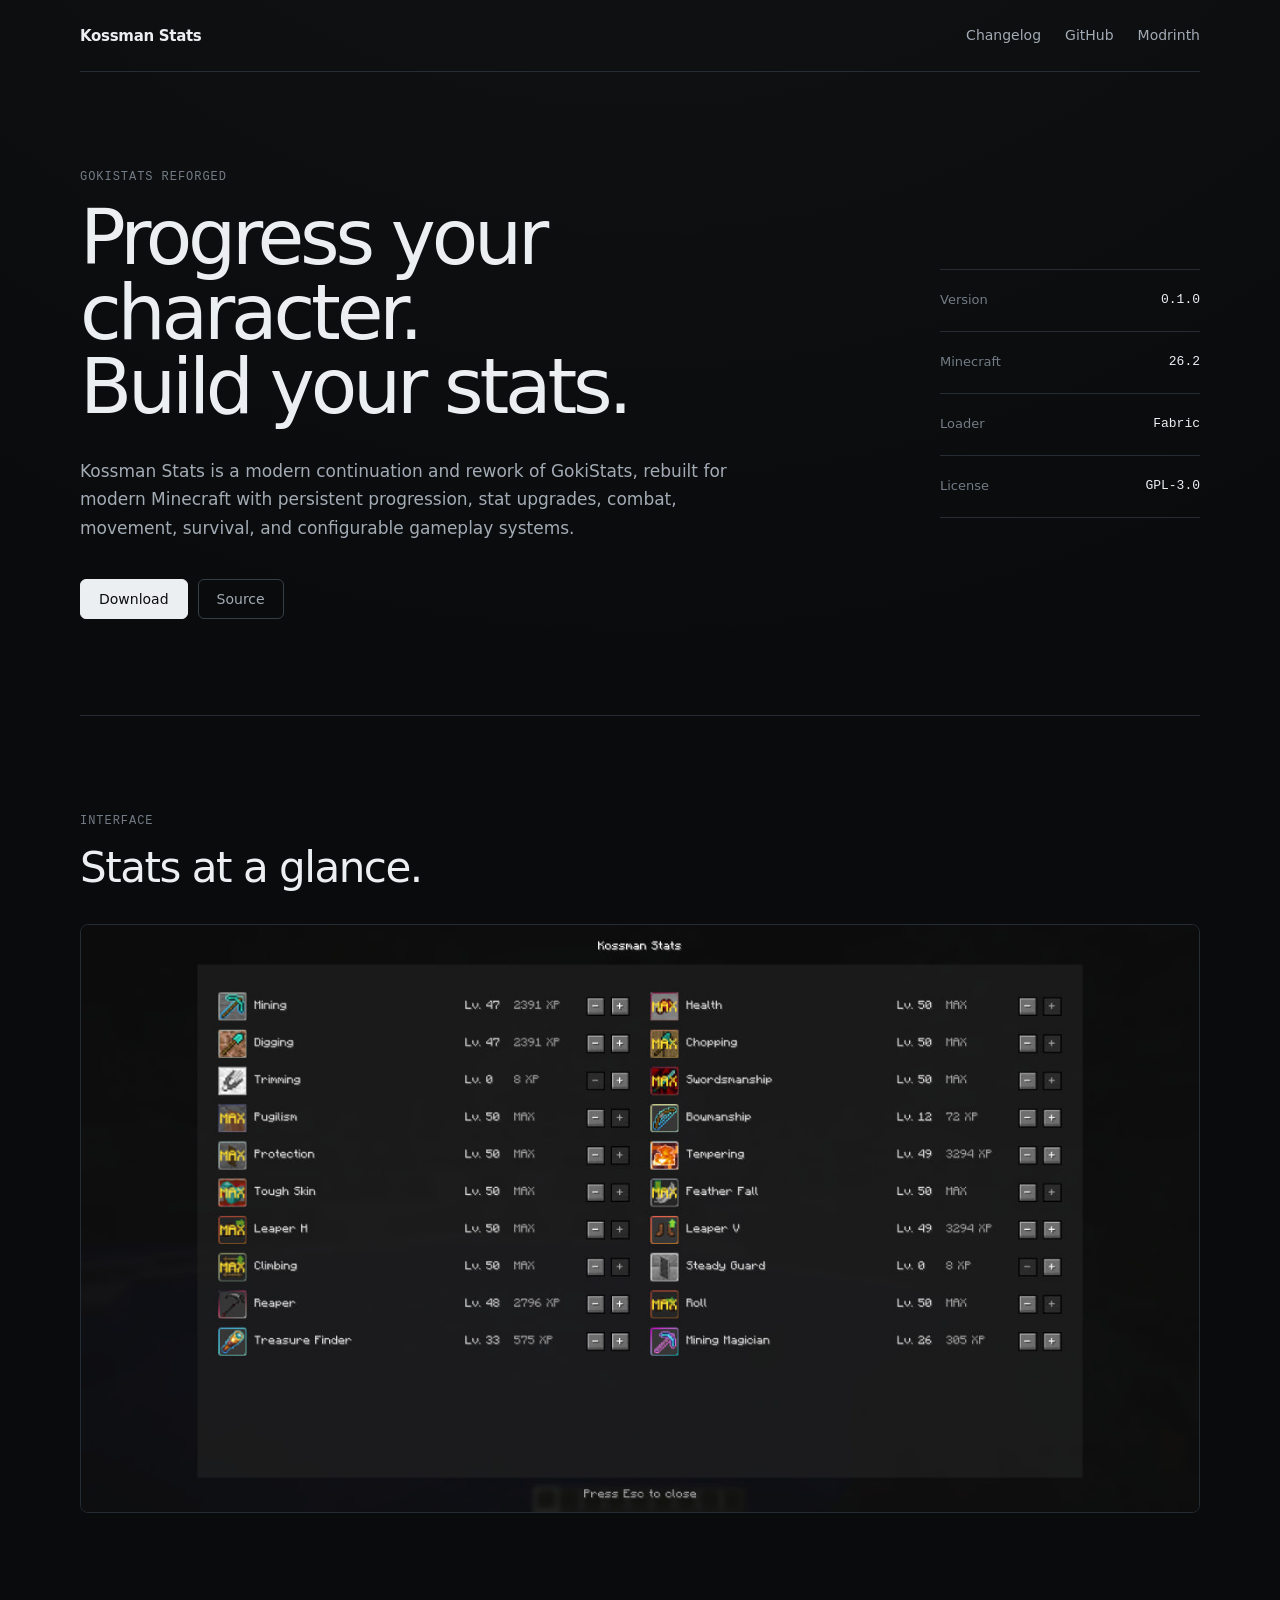
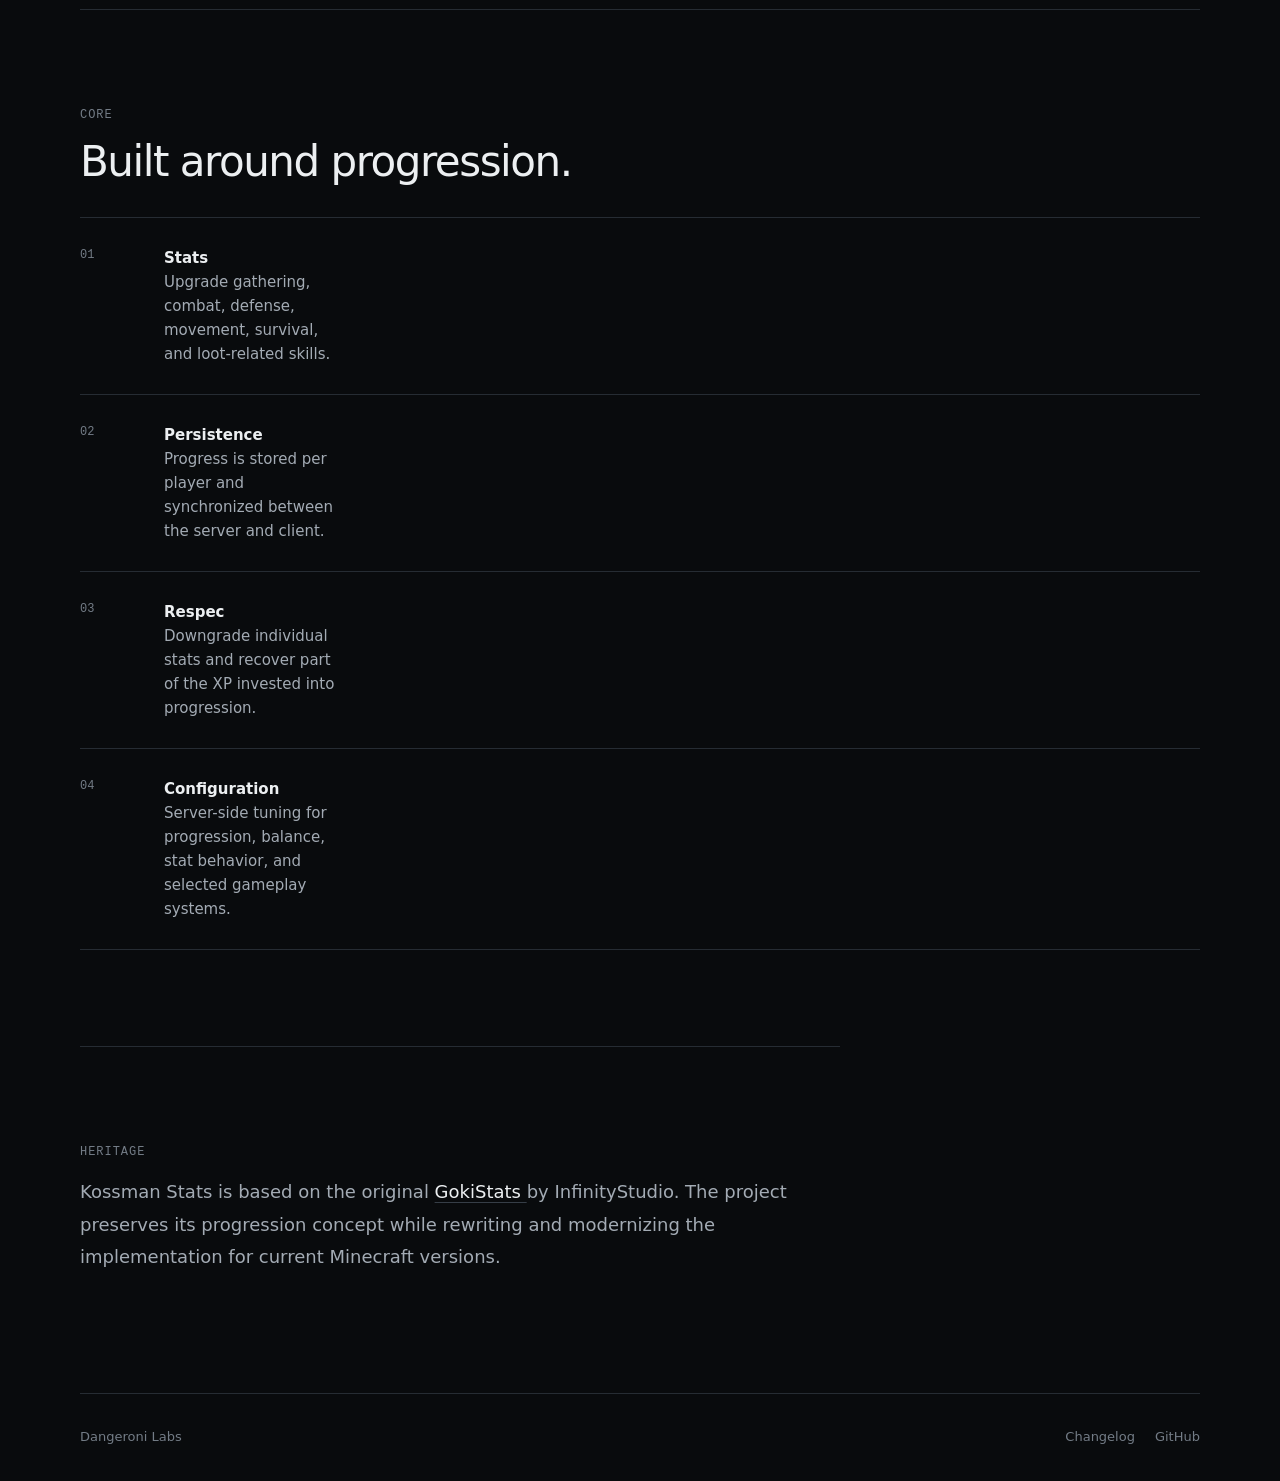
==== web/index.html @ 17c0d3ee "feat(web): add initial website files for Kossman Stats including changelog, index, and styles." ====
<!doctype html>
<html lang="en">
<head>
    <meta charset="UTF-8" />
    <meta name="viewport" content="width=device-width, initial-scale=1.0" />

    <meta
        name="description"
        content="Kossman Stats — a modern continuation and rework of GokiStats for modern Minecraft."
    />

    <title>Kossman Stats</title>

    <link rel="icon" type="image/png" href="./assets/logo.png" />

    <link rel="stylesheet" href="./styles.css" />
</head>

<body>
    <div class="page">
        <header class="site-header">
            <a class="brand" href="./index.html">
                Kossman Stats
            </a>

            <nav class="nav" aria-label="Main navigation">
                <a href="./changelog.html">Changelog</a>
                <a
                    href="https://github.com/Dangeroni-Labs/kossmanstats"
                    target="_blank"
                    rel="noreferrer"
                >
                    GitHub
                </a>
                <a
                    href="https://modrinth.com/"
                    target="_blank"
                    rel="noreferrer"
                >
                    Modrinth
                </a>
            </nav>
        </header>

        <main>
            <section class="hero">
                <div class="hero-copy">
                    <p class="eyebrow">GokiStats Reforged</p>

                    <h1>
                        Progress your character.
                        <br />
                        Build your stats.
                    </h1>

                    <p class="hero-description">
                        Kossman Stats is a modern continuation and rework of
                        GokiStats, rebuilt for modern Minecraft with persistent
                        progression, stat upgrades, combat, movement, survival,
                        and configurable gameplay systems.
                    </p>

                    <div class="hero-actions">
                        <a
                            class="button button-primary"
                            href="https://github.com/Dangeroni-Labs/kossmanstats/releases"
                            target="_blank"
                            rel="noreferrer"
                        >
                            Download
                        </a>

                        <a
                            class="button"
                            href="https://github.com/Dangeroni-Labs/kossmanstats"
                            target="_blank"
                            rel="noreferrer"
                        >
                            Source
                        </a>
                    </div>
                </div>

                <div class="hero-meta">
                    <div>
                        <span>Version</span>
                        <strong>0.1.0</strong>
                    </div>

                    <div>
                        <span>Minecraft</span>
                        <strong>26.2</strong>
                    </div>

                    <div>
                        <span>Loader</span>
                        <strong>Fabric</strong>
                    </div>

                    <div>
                        <span>License</span>
                        <strong>GPL-3.0</strong>
                    </div>
                </div>
            </section>

            <section class="preview">
                <div class="section-heading">
                    <p class="eyebrow">Interface</p>
                    <h2>Stats at a glance.</h2>
                </div>

                <figure class="screenshot">
                    <img
                        src="./assets/kossman-stats-gui.jpg"
                        alt="Kossman Stats interface in Minecraft"
                    />
                </figure>
            </section>

            <section class="features">
                <div class="section-heading">
                    <p class="eyebrow">Core</p>
                    <h2>Built around progression.</h2>
                </div>

                <div class="feature-list">
                    <article>
                        <span>01</span>
                        <div>
                            <h3>Stats</h3>
                            <p>
                                Upgrade gathering, combat, defense, movement,
                                survival, and loot-related skills.
                            </p>
                        </div>
                    </article>

                    <article>
                        <span>02</span>
                        <div>
                            <h3>Persistence</h3>
                            <p>
                                Progress is stored per player and synchronized
                                between the server and client.
                            </p>
                        </div>
                    </article>

                    <article>
                        <span>03</span>
                        <div>
                            <h3>Respec</h3>
                            <p>
                                Downgrade individual stats and recover part of
                                the XP invested into progression.
                            </p>
                        </div>
                    </article>

                    <article>
                        <span>04</span>
                        <div>
                            <h3>Configuration</h3>
                            <p>
                                Server-side tuning for progression, balance,
                                stat behavior, and selected gameplay systems.
                            </p>
                        </div>
                    </article>
                </div>
            </section>

            <section class="heritage">
                <p class="eyebrow">Heritage</p>

                <p>
                    Kossman Stats is based on the original
                    <a
                        href="https://github.com/InfinityStudio/GokiStats"
                        target="_blank"
                        rel="noreferrer"
                    >
                        GokiStats
                    </a>
                    by InfinityStudio. The project preserves its progression
                    concept while rewriting and modernizing the implementation
                    for current Minecraft versions.
                </p>
            </section>
        </main>

        <footer class="site-footer">
            <span>Dangeroni Labs</span>

            <div>
                <a href="./changelog.html">Changelog</a>
                <a
                    href="https://github.com/Dangeroni-Labs"
                    target="_blank"
                    rel="noreferrer"
                >
                    GitHub
                </a>
            </div>
        </footer>
    </div>
</body>
</html>
---- web/styles.css ----
:root {
	--background: #090b0d;
	--surface: #0e1115;
	--surface-raised: #12161b;

	--border: #262c33;
	--border-strong: #363e47;

	--text: #eceff1;
	--text-secondary: #a3abb4;
	--text-muted: #737c86;

	--accent: #d5d9dd;

	--page-width: 1120px;
}

* {
	box-sizing: border-box;
}

html {
	color-scheme: dark;
	background: var(--background);
}

body {
	margin: 0;
	min-width: 320px;

	background:
		radial-gradient(
			circle at 50% -20%,
			rgba(255, 255, 255, 0.04),
			transparent 35%
		), var(--background);

	color: var(--text);

	font-family:
		Inter, ui-sans-serif, system-ui, -apple-system, BlinkMacSystemFont,
		"Segoe UI", sans-serif;

	font-size: 15px;
	line-height: 1.6;
}

a {
	color: inherit;
	text-decoration: none;
}

a:hover {
	color: #ffffff;
}

img {
	display: block;
	max-width: 100%;
}

.page {
	width: min(calc(100% - 48px), var(--page-width));
	margin: 0 auto;
}

/* Header */

.site-header {
	min-height: 72px;

	display: flex;
	align-items: center;
	justify-content: space-between;
	gap: 32px;

	border-bottom: 1px solid var(--border);
}

.brand {
	font-weight: 650;
	letter-spacing: -0.02em;
}

.nav {
	display: flex;
	align-items: center;
	gap: 24px;

	color: var(--text-secondary);
	font-size: 14px;
}

.nav a {
	transition: color 120ms ease;
}

.nav a.active {
	color: var(--text);
}

/* Shared */

.eyebrow {
	margin: 0 0 14px;

	color: var(--text-muted);

	font-family: "SFMono-Regular", Consolas, "Liberation Mono", monospace;

	font-size: 12px;
	letter-spacing: 0.08em;
	text-transform: uppercase;
}

.section-heading {
	margin-bottom: 32px;
}

.section-heading h2,
.page-heading h1 {
	margin: 0;

	font-size: clamp(28px, 4vw, 42px);
	font-weight: 520;
	letter-spacing: -0.035em;
	line-height: 1.1;
}

/* Hero */

.hero {
	min-height: 610px;

	display: grid;
	grid-template-columns: minmax(0, 1fr) 260px;
	align-items: center;
	gap: 80px;

	padding: 96px 0;
}

.hero-copy {
	max-width: 720px;
}

.hero h1 {
	margin: 0;

	font-size: clamp(44px, 7vw, 76px);
	font-weight: 480;
	letter-spacing: -0.055em;
	line-height: 0.98;
}

.hero-description {
	max-width: 650px;

	margin: 32px 0 0;

	color: var(--text-secondary);

	font-size: 17px;
	line-height: 1.7;
}

.hero-actions {
	display: flex;
	flex-wrap: wrap;
	gap: 10px;

	margin-top: 36px;
}

.button {
	min-height: 40px;

	display: inline-flex;
	align-items: center;
	justify-content: center;

	padding: 0 18px;

	border: 1px solid var(--border-strong);
	border-radius: 6px;

	color: var(--text-secondary);

	font-size: 14px;

	transition:
		background 120ms ease,
		border-color 120ms ease,
		color 120ms ease;
}

.button:hover {
	background: var(--surface-raised);
	border-color: #4b545e;

	color: var(--text);
}

.button-primary {
	background: var(--text);
	border-color: var(--text);

	color: #0b0d0f;
}

.button-primary:hover {
	background: #ffffff;
	border-color: #ffffff;

	color: #000000;
}

.hero-meta {
	border-top: 1px solid var(--border);
}

.hero-meta > div {
	min-height: 62px;

	display: flex;
	align-items: center;
	justify-content: space-between;
	gap: 20px;

	border-bottom: 1px solid var(--border);
}

.hero-meta span {
	color: var(--text-muted);
	font-size: 13px;
}

.hero-meta strong {
	font-family: "SFMono-Regular", Consolas, "Liberation Mono", monospace;

	font-size: 13px;
	font-weight: 400;
}

/* Preview */

.preview {
	padding: 96px 0;

	border-top: 1px solid var(--border);
}

.screenshot {
	margin: 0;

	overflow: hidden;

	border: 1px solid var(--border);
	border-radius: 8px;

	background: #050607;
}

.screenshot img {
	width: 100%;
	height: auto;
}

/* Features */

.features {
	padding: 96px 0;

	border-top: 1px solid var(--border);
}

.feature-list {
	border-top: 1px solid var(--border);
}

.feature-list article {
	display: grid;
	grid-template-columns: 60px 180px minmax(0, 1fr);
	gap: 24px;

	padding: 28px 0;

	border-bottom: 1px solid var(--border);
}

.feature-list article > span {
	color: var(--text-muted);

	font-family: "SFMono-Regular", Consolas, "Liberation Mono", monospace;

	font-size: 12px;
}

.feature-list h3 {
	margin: 0;

	font-size: 15px;
	font-weight: 550;
}

.feature-list p {
	max-width: 600px;

	margin: 0;

	color: var(--text-secondary);
}

/* Heritage */

.heritage {
	max-width: 760px;

	padding: 96px 0 120px;

	border-top: 1px solid var(--border);
}

.heritage > p:last-child {
	margin: 0;

	color: var(--text-secondary);

	font-size: 18px;
	line-height: 1.8;
}

.heritage a {
	color: var(--text);

	text-decoration: underline;
	text-decoration-color: var(--border-strong);
	text-underline-offset: 4px;
}

/* Changelog */

.changelog-page {
	padding: 96px 0 120px;
}

.page-heading {
	max-width: 700px;

	margin-bottom: 80px;
}

.page-heading > p:last-child {
	margin: 24px 0 0;

	color: var(--text-secondary);
	font-size: 17px;
}

.release-list {
	border-top: 1px solid var(--border);
}

.release {
	display: grid;
	grid-template-columns: 220px minmax(0, 680px);
	gap: 64px;

	padding: 64px 0;

	border-bottom: 1px solid var(--border);
}

.release-meta {
	display: flex;
	flex-direction: column;
	gap: 6px;
}

.release-meta strong {
	font-family: "SFMono-Regular", Consolas, "Liberation Mono", monospace;

	font-size: 14px;
	font-weight: 450;
}

.release-meta span {
	color: var(--text-muted);
	font-size: 13px;
}

.release-content h2 {
	margin: 0 0 16px;

	font-size: 26px;
	font-weight: 520;
	letter-spacing: -0.025em;
}

.release-content > p {
	margin: 0 0 32px;

	color: var(--text-secondary);
}

.release-content h3 {
	margin: 36px 0 12px;

	font-size: 13px;
	font-weight: 600;
	letter-spacing: 0.06em;
	text-transform: uppercase;
}

.release-content ul {
	margin: 0;
	padding-left: 20px;

	color: var(--text-secondary);
}

.release-content li + li {
	margin-top: 8px;
}

.release-links {
	margin-top: 40px;
}

.release-links a {
	display: inline-block;

	border-bottom: 1px solid var(--border-strong);

	color: var(--text);
}

.release-future {
	opacity: 0.72;
}

/* Footer */

.site-footer {
	min-height: 88px;

	display: flex;
	align-items: center;
	justify-content: space-between;
	gap: 24px;

	border-top: 1px solid var(--border);

	color: var(--text-muted);

	font-size: 13px;
}

.site-footer div {
	display: flex;
	gap: 20px;
}

/* Responsive */

@media (max-width: 820px) {
	.page {
		width: min(calc(100% - 32px), var(--page-width));
	}

	.site-header {
		min-height: auto;

		align-items: flex-start;

		padding: 22px 0;
	}

	.nav {
		flex-wrap: wrap;
		justify-content: flex-end;
		gap: 10px 16px;
	}

	.hero {
		min-height: auto;

		grid-template-columns: 1fr;
		gap: 56px;

		padding: 80px 0;
	}

	.hero-meta {
		max-width: 420px;
	}

	.feature-list article {
		grid-template-columns: 40px 130px minmax(0, 1fr);
	}

	.release {
		grid-template-columns: 150px minmax(0, 1fr);
		gap: 36px;
	}
}

@media (max-width: 620px) {
	.site-header {
		flex-direction: column;
		gap: 12px;
	}

	.nav {
		justify-content: flex-start;
	}

	.hero {
		padding: 64px 0 72px;
	}

	.hero h1 {
		font-size: 46px;
	}

	.preview,
	.features {
		padding: 72px 0;
	}

	.feature-list article {
		grid-template-columns: 32px 1fr;
		gap: 16px;
	}

	.feature-list article > div {
		grid-column: 2;
	}

	.release {
		grid-template-columns: 1fr;
		gap: 24px;

		padding: 48px 0;
	}

	.release-meta {
		flex-direction: row;
		align-items: baseline;
		gap: 12px;
	}

	.site-footer {
		align-items: flex-start;
		flex-direction: column;

		padding: 28px 0;
	}
}
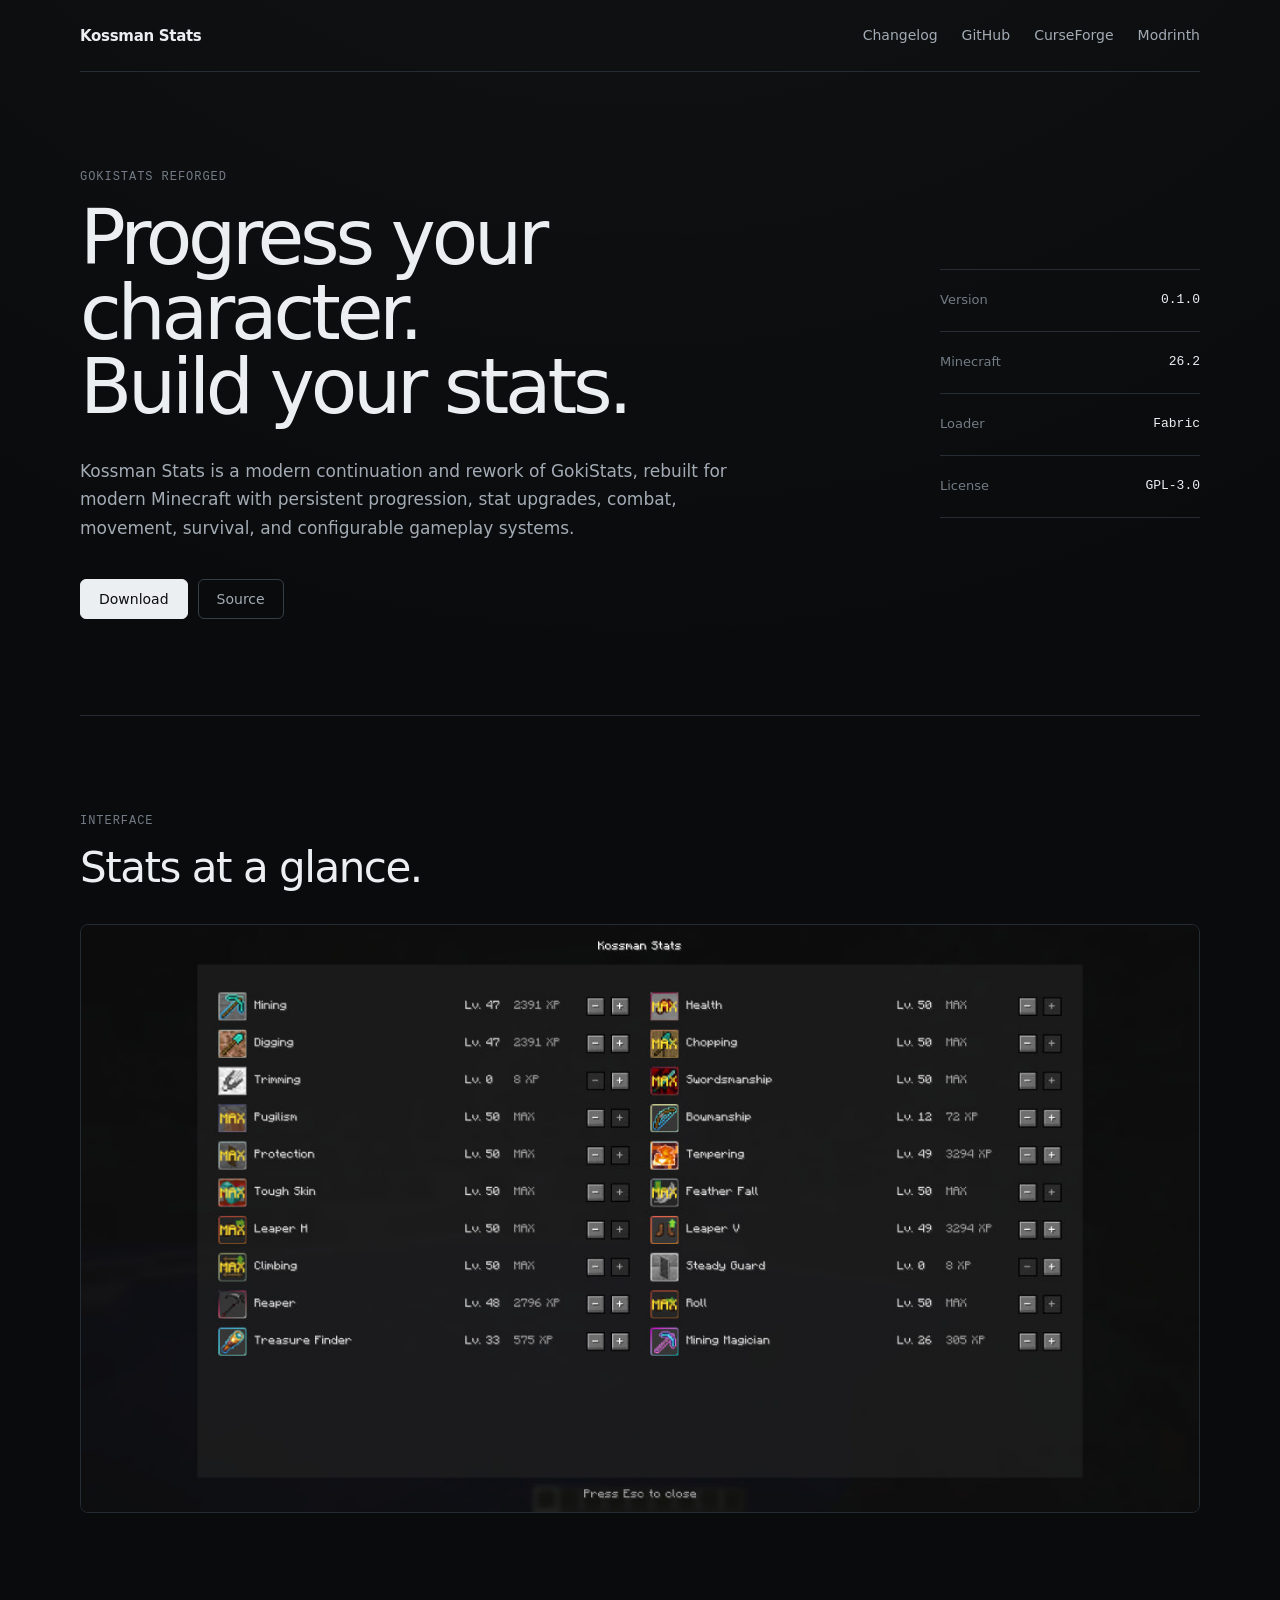
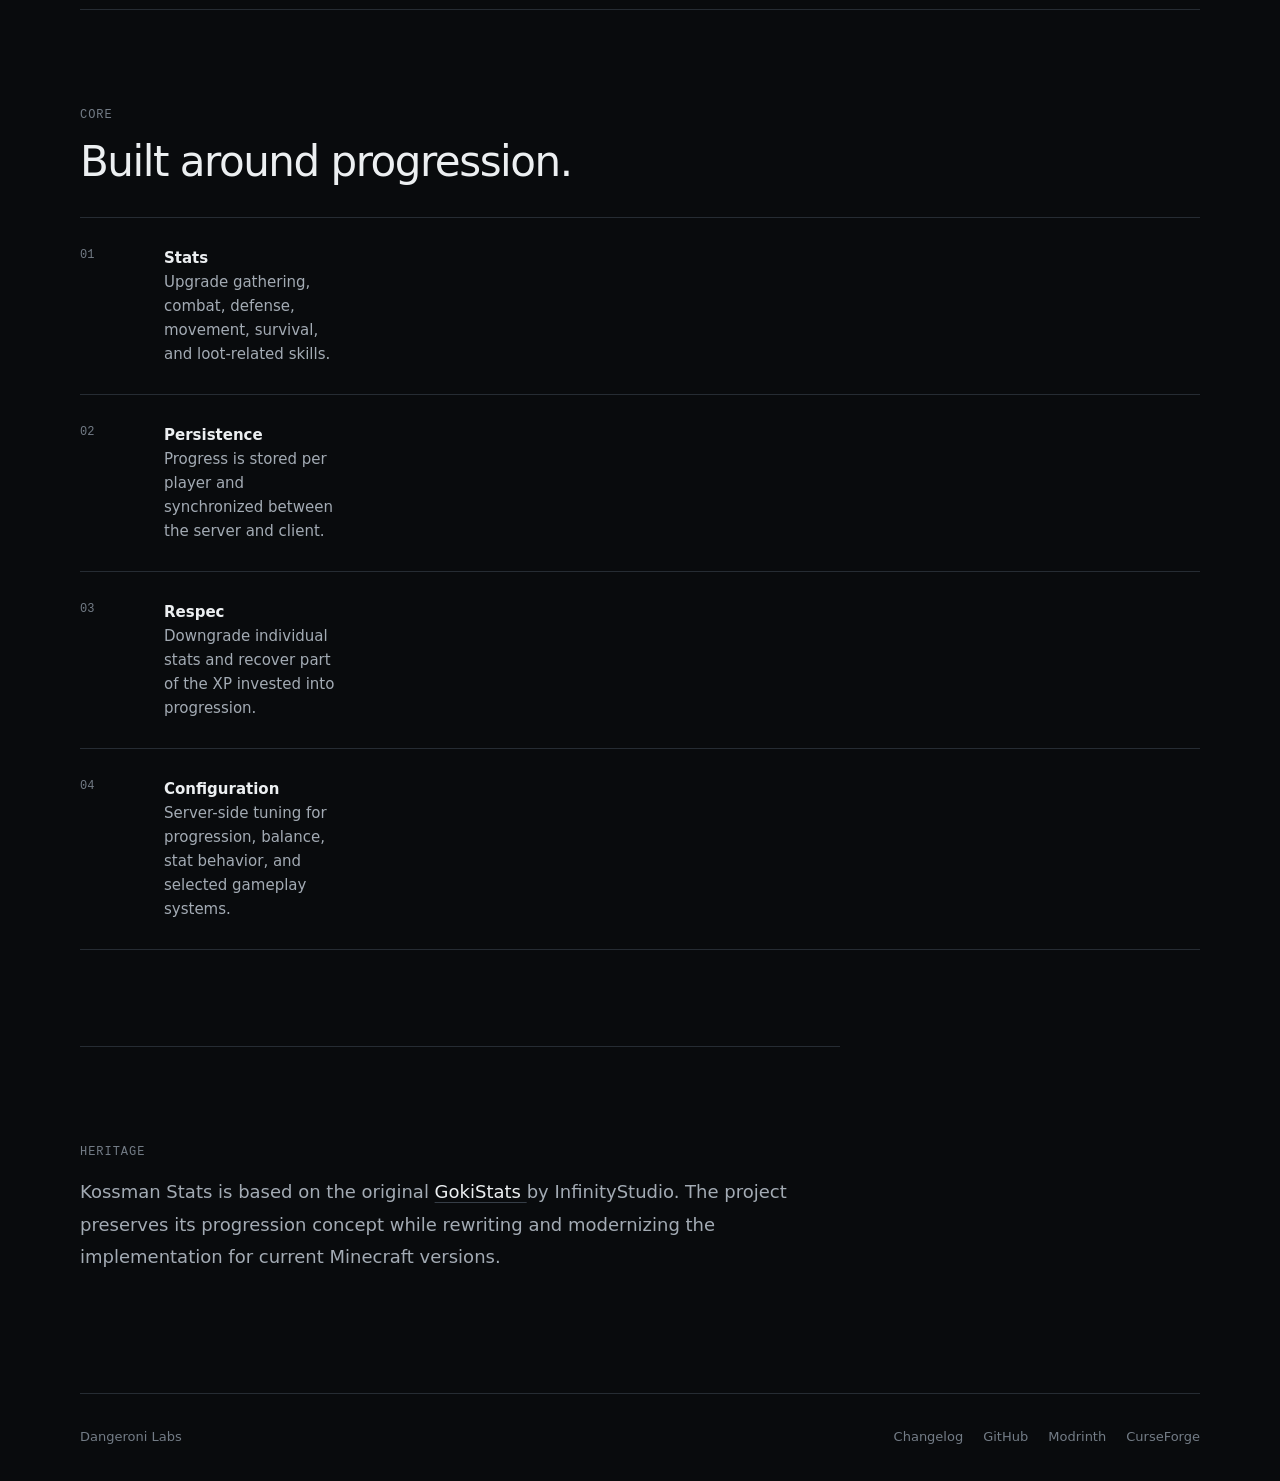
==== commit bc17c4ff: "feat(web): update README and index.html with download links for Modrinth and CurseForge" ====
--- a/web/index.html
+++ b/web/index.html
@@ -33,7 +33,14 @@
                     GitHub
                 </a>
                 <a
-                    href="https://modrinth.com/"
+                    href="https://www.curseforge.com/minecraft/mc-mods/kossman-stats"
+                    target="_blank"
+                    rel="noreferrer"
+                >
+                    CurseForge
+                </a>
+                <a
+                    href="https://modrinth.com/mod/kossman-stats"
                     target="_blank"
                     rel="noreferrer"
                 >
@@ -202,6 +209,21 @@
                 >
                     GitHub
                 </a>
+                <a
+                    href="https://modrinth.com/mod/kossman-stats"
+                    target="_blank"
+                    rel="noreferrer"
+                >
+                    Modrinth
+                </a>
+
+                <a
+                    href="https://www.curseforge.com/minecraft/mc-mods/kossman-stats"
+                    target="_blank"
+                    rel="noreferrer"
+                >
+                    CurseForge
+                </a>
             </div>
         </footer>
     </div>
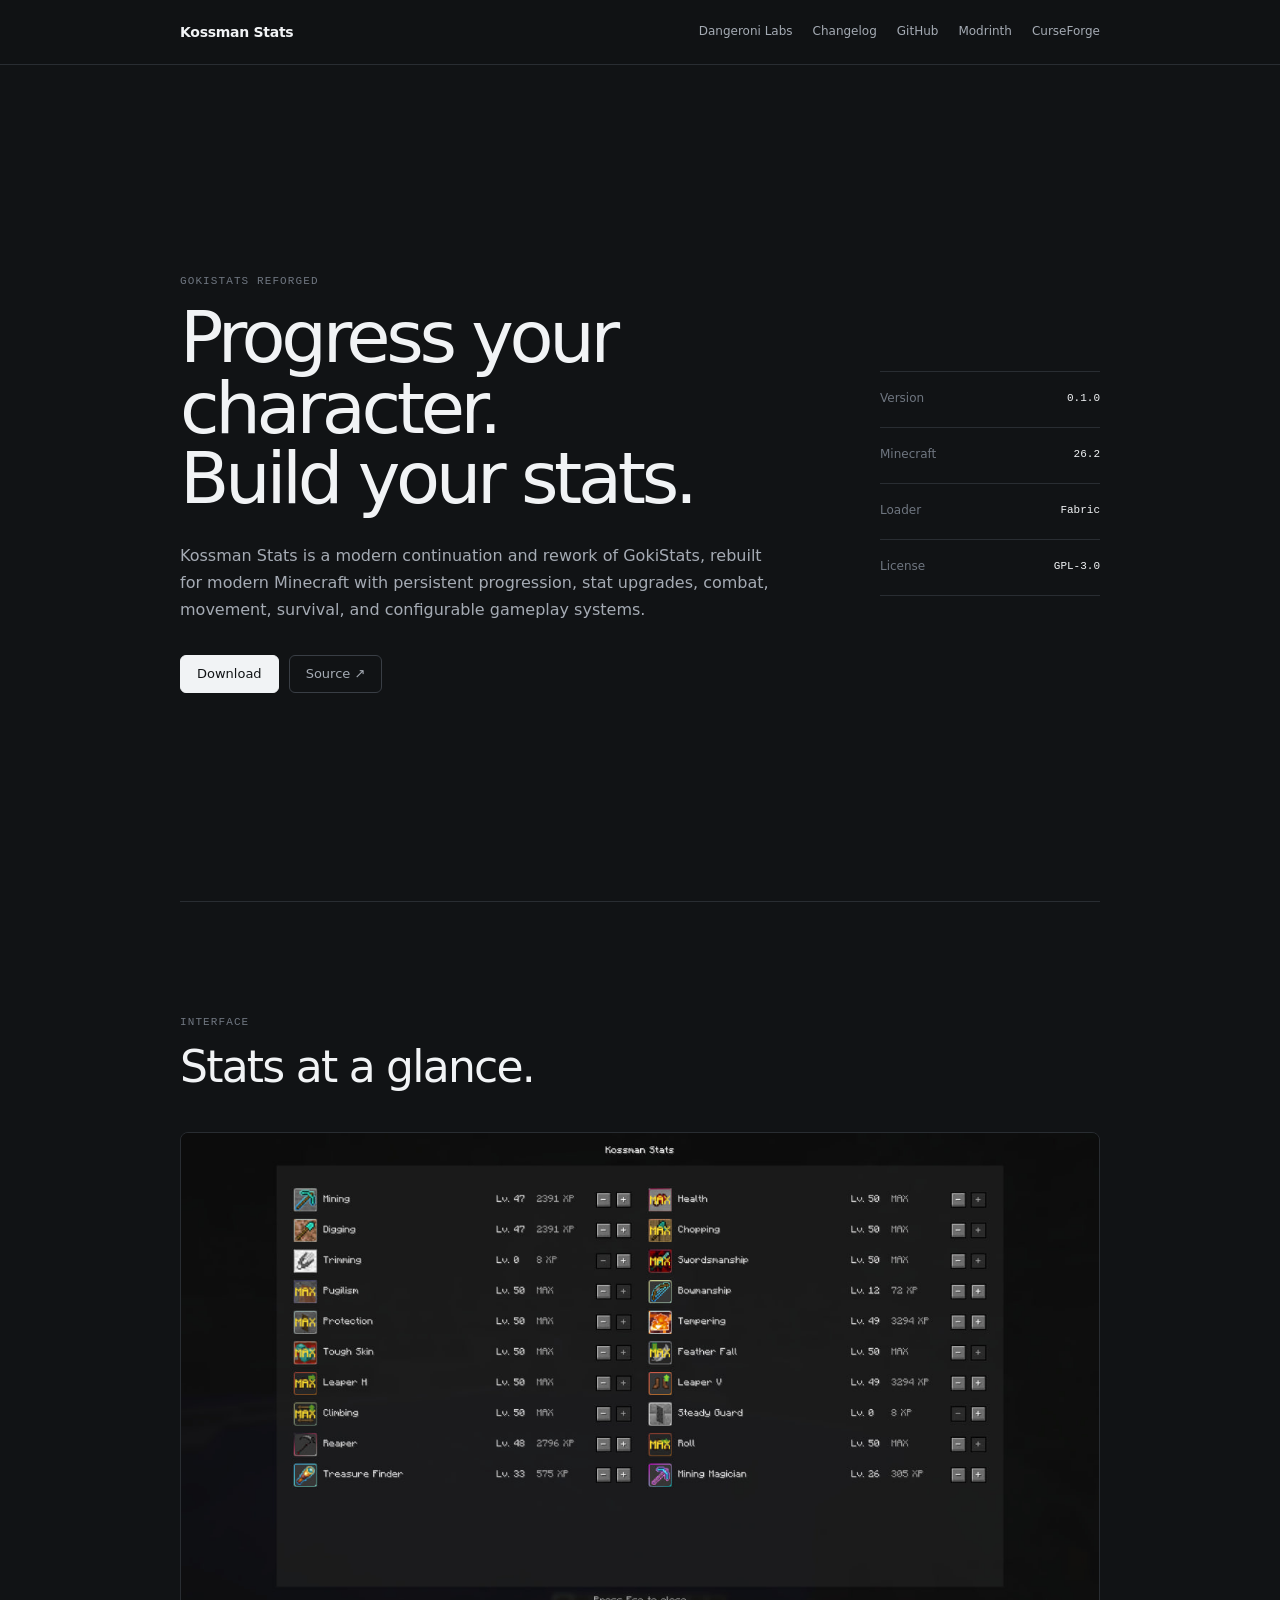
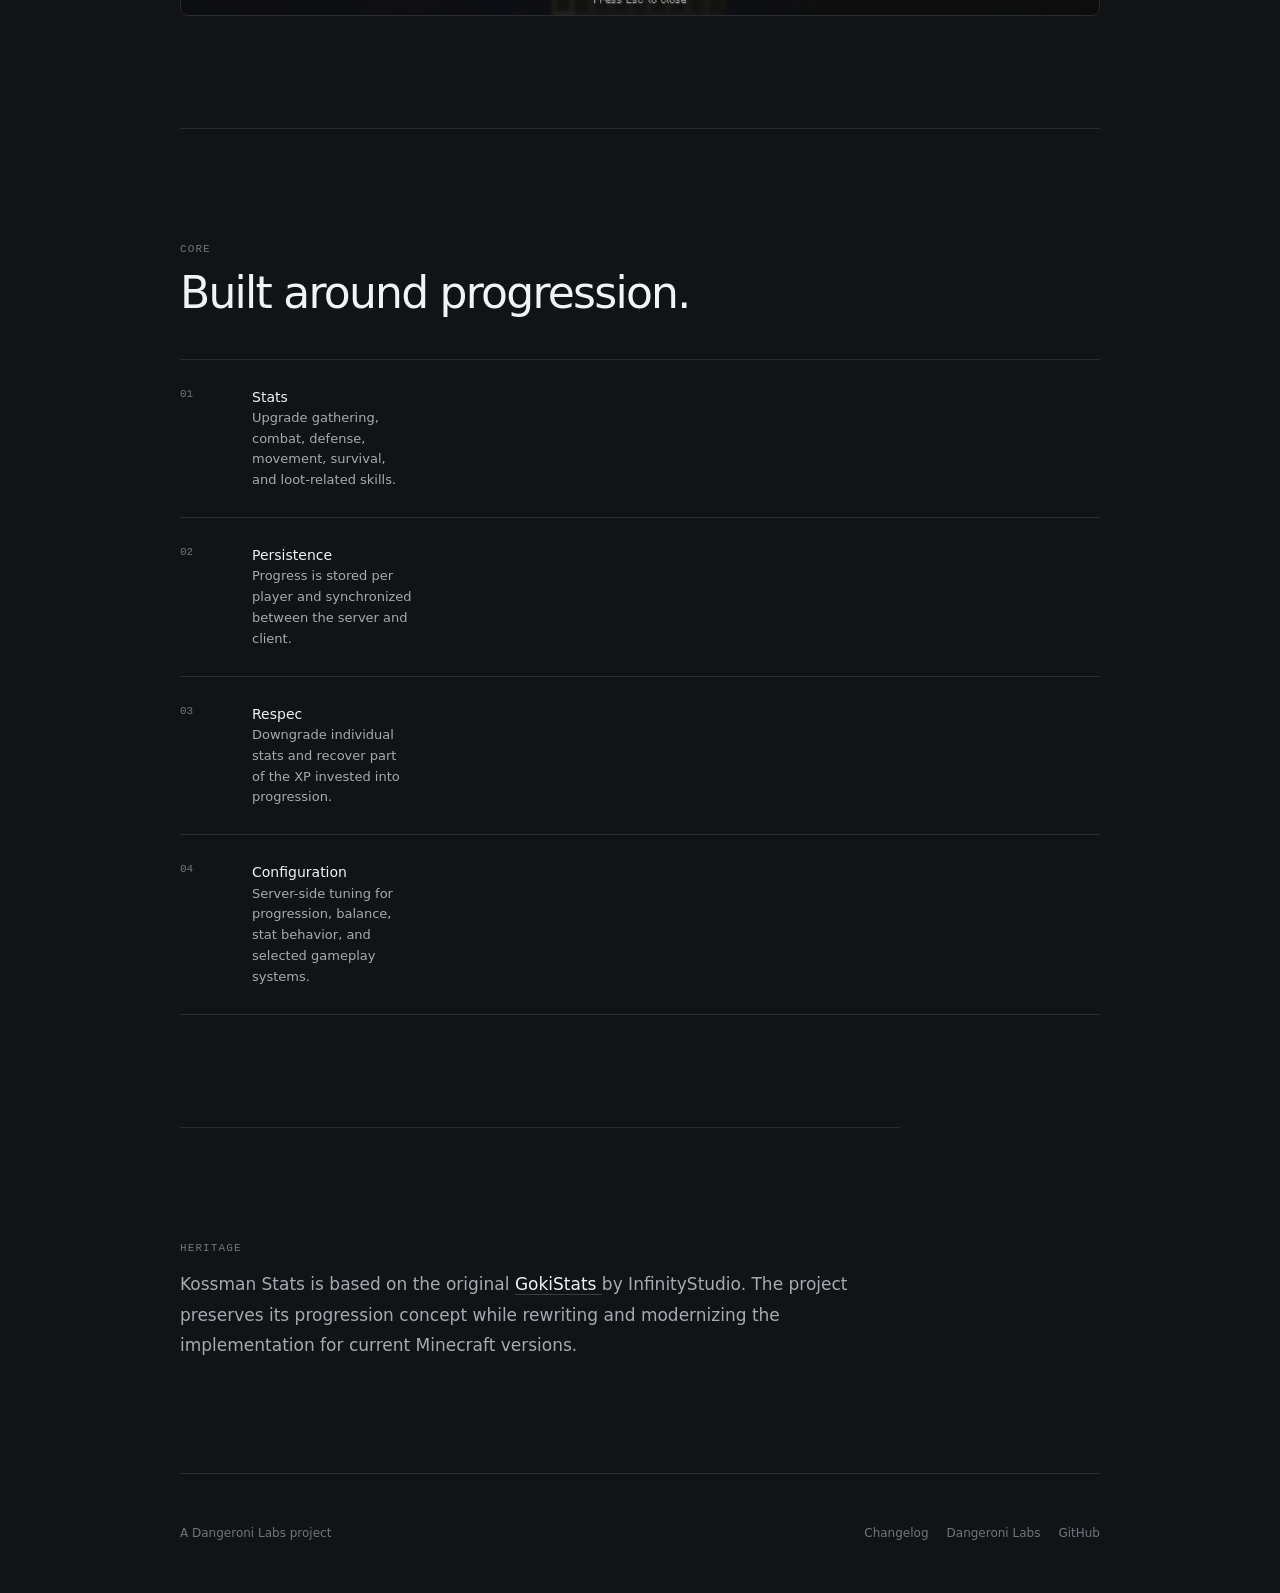
==== commit 741d1ad3: "feat(web): update changelog and index.html with improved navigation and styling" ====
--- a/web/index.html
+++ b/web/index.html
@@ -6,25 +6,33 @@
 
     <meta
         name="description"
-        content="Kossman Stats — a modern continuation and rework of GokiStats for modern Minecraft."
+        content="Kossman Stats - a modern continuation and rework of GokiStats for modern Minecraft."
     />
 
+    <meta name="theme-color" content="#111315" />
+
     <title>Kossman Stats</title>
 
     <link rel="icon" type="image/png" href="./assets/logo.png" />
-
     <link rel="stylesheet" href="./styles.css" />
 </head>
 
 <body>
-    <div class="page">
-        <header class="site-header">
+    <header class="site-header">
+        <div class="site-header__inner">
             <a class="brand" href="./index.html">
                 Kossman Stats
             </a>
 
             <nav class="nav" aria-label="Main navigation">
-                <a href="./changelog.html">Changelog</a>
+                <a href="https://dangeroni-labs.github.io/">
+                    Dangeroni Labs
+                </a>
+
+                <a href="./changelog.html">
+                    Changelog
+                </a>
+
                 <a
                     href="https://github.com/Dangeroni-Labs/kossmanstats"
                     target="_blank"
@@ -32,6 +40,15 @@
                 >
                     GitHub
                 </a>
+
+                <a
+                    href="https://modrinth.com/mod/kossman-stats"
+                    target="_blank"
+                    rel="noreferrer"
+                >
+                    Modrinth
+                </a>
+
                 <a
                     href="https://www.curseforge.com/minecraft/mc-mods/kossman-stats"
                     target="_blank"
@@ -39,20 +56,17 @@
                 >
                     CurseForge
                 </a>
-                <a
-                    href="https://modrinth.com/mod/kossman-stats"
-                    target="_blank"
-                    rel="noreferrer"
-                >
-                    Modrinth
-                </a>
             </nav>
-        </header>
-
-        <main>
+        </div>
+    </header>
+
+    <main>
+        <div class="page">
             <section class="hero">
                 <div class="hero-copy">
-                    <p class="eyebrow">GokiStats Reforged</p>
+                    <p class="eyebrow">
+                        GokiStats Reforged
+                    </p>
 
                     <h1>
                         Progress your character.
@@ -83,7 +97,7 @@
                             target="_blank"
                             rel="noreferrer"
                         >
-                            Source
+                            Source ↗
                         </a>
                     </div>
                 </div>
@@ -111,7 +125,7 @@
                 </div>
             </section>
 
-            <section class="preview">
+            <section class="section preview">
                 <div class="section-heading">
                     <p class="eyebrow">Interface</p>
                     <h2>Stats at a glance.</h2>
@@ -125,7 +139,7 @@
                 </figure>
             </section>
 
-            <section class="features">
+            <section class="section features">
                 <div class="section-heading">
                     <p class="eyebrow">Core</p>
                     <h2>Built around progression.</h2>
@@ -134,6 +148,7 @@
                 <div class="feature-list">
                     <article>
                         <span>01</span>
+
                         <div>
                             <h3>Stats</h3>
                             <p>
@@ -145,6 +160,7 @@
 
                     <article>
                         <span>02</span>
+
                         <div>
                             <h3>Persistence</h3>
                             <p>
@@ -156,6 +172,7 @@
 
                     <article>
                         <span>03</span>
+
                         <div>
                             <h3>Respec</h3>
                             <p>
@@ -167,6 +184,7 @@
 
                     <article>
                         <span>04</span>
+
                         <div>
                             <h3>Configuration</h3>
                             <p>
@@ -178,7 +196,7 @@
                 </div>
             </section>
 
-            <section class="heritage">
+            <section class="section heritage">
                 <p class="eyebrow">Heritage</p>
 
                 <p>
@@ -195,37 +213,31 @@
                     for current Minecraft versions.
                 </p>
             </section>
-        </main>
-
-        <footer class="site-footer">
-            <span>Dangeroni Labs</span>
-
-            <div>
-                <a href="./changelog.html">Changelog</a>
-                <a
-                    href="https://github.com/Dangeroni-Labs"
-                    target="_blank"
-                    rel="noreferrer"
-                >
-                    GitHub
-                </a>
-                <a
-                    href="https://modrinth.com/mod/kossman-stats"
-                    target="_blank"
-                    rel="noreferrer"
-                >
-                    Modrinth
-                </a>
-
-                <a
-                    href="https://www.curseforge.com/minecraft/mc-mods/kossman-stats"
-                    target="_blank"
-                    rel="noreferrer"
-                >
-                    CurseForge
-                </a>
-            </div>
-        </footer>
-    </div>
+
+            <footer class="site-footer">
+                <span>
+                    A Dangeroni Labs project
+                </span>
+
+                <div>
+                    <a href="./changelog.html">Changelog</a>
+
+                    <a
+                        href="https://dangeroni-labs.github.io/"
+                    >
+                        Dangeroni Labs
+                    </a>
+
+                    <a
+                        href="https://github.com/Dangeroni-Labs/kossmanstats"
+                        target="_blank"
+                        rel="noreferrer"
+                    >
+                        GitHub
+                    </a>
+                </div>
+            </footer>
+        </div>
+    </main>
 </body>
 </html>
--- a/web/styles.css
+++ b/web/styles.css
@@ -1,41 +1,43 @@
 :root {
-	--background: #090b0d;
-	--surface: #0e1115;
-	--surface-raised: #12161b;
-
-	--border: #262c33;
-	--border-strong: #363e47;
-
-	--text: #eceff1;
-	--text-secondary: #a3abb4;
-	--text-muted: #737c86;
-
-	--accent: #d5d9dd;
-
-	--page-width: 1120px;
-}
-
-* {
+	--background: #111315;
+	--background-elevated: #16181b;
+	--background-hover: #1b1e22;
+
+	--foreground: #f1f3f5;
+	--foreground-secondary: #a5abb4;
+	--foreground-muted: #6f7680;
+
+	--border: #292d32;
+	--border-strong: #393e45;
+
+	--page-width: 920px;
+	--header-height: 64px;
+
+	--radius-small: 6px;
+	--radius-medium: 8px;
+
+	--transition-fast: 140ms ease;
+	--transition-normal: 220ms ease;
+}
+
+*,
+*::before,
+*::after {
 	box-sizing: border-box;
 }
 
 html {
 	color-scheme: dark;
 	background: var(--background);
+	scroll-behavior: smooth;
 }
 
 body {
 	margin: 0;
 	min-width: 320px;
 
-	background:
-		radial-gradient(
-			circle at 50% -20%,
-			rgba(255, 255, 255, 0.04),
-			transparent 35%
-		), var(--background);
-
-	color: var(--text);
+	background: var(--background);
+	color: var(--foreground);
 
 	font-family:
 		Inter, ui-sans-serif, system-ui, -apple-system, BlinkMacSystemFont,
@@ -43,6 +45,8 @@
 
 	font-size: 15px;
 	line-height: 1.6;
+
+	-webkit-font-smoothing: antialiased;
 }
 
 a {
@@ -50,117 +54,148 @@
 	text-decoration: none;
 }
 
-a:hover {
-	color: #ffffff;
-}
-
 img {
 	display: block;
 	max-width: 100%;
 }
 
+::selection {
+	background: var(--foreground);
+	color: var(--background);
+}
+
 .page {
-	width: min(calc(100% - 48px), var(--page-width));
+	width: min(calc(100% - 40px), var(--page-width));
+
 	margin: 0 auto;
 }
 
 /* Header */
 
 .site-header {
-	min-height: 72px;
+	position: sticky;
+	top: 0;
+	z-index: 100;
+
+	min-height: var(--header-height);
+
+	background: rgba(17, 19, 21, 0.88);
+	border-bottom: 1px solid var(--border);
+
+	backdrop-filter: blur(14px);
+	-webkit-backdrop-filter: blur(14px);
+}
+
+.site-header__inner {
+	width: min(calc(100% - 40px), var(--page-width));
+
+	min-height: var(--header-height);
 
 	display: flex;
 	align-items: center;
 	justify-content: space-between;
 	gap: 32px;
 
-	border-bottom: 1px solid var(--border);
+	margin: 0 auto;
 }
 
 .brand {
-	font-weight: 650;
+	font-size: 14px;
+	font-weight: 600;
+
 	letter-spacing: -0.02em;
 }
 
 .nav {
 	display: flex;
 	align-items: center;
-	gap: 24px;
-
-	color: var(--text-secondary);
-	font-size: 14px;
+	gap: 20px;
+
+	color: var(--foreground-secondary);
+
+	font-size: 12px;
 }
 
 .nav a {
-	transition: color 120ms ease;
-}
-
+	transition: color var(--transition-fast);
+}
+
+.nav a:hover,
 .nav a.active {
-	color: var(--text);
+	color: var(--foreground);
 }
 
 /* Shared */
 
+.section {
+	padding: 112px 0;
+
+	border-top: 1px solid var(--border);
+}
+
 .eyebrow {
-	margin: 0 0 14px;
-
-	color: var(--text-muted);
+	margin: 0 0 12px;
+
+	color: var(--foreground-muted);
 
 	font-family: "SFMono-Regular", Consolas, "Liberation Mono", monospace;
 
-	font-size: 12px;
-	letter-spacing: 0.08em;
+	font-size: 11px;
+	letter-spacing: 0.1em;
 	text-transform: uppercase;
 }
 
 .section-heading {
-	margin-bottom: 32px;
+	margin-bottom: 42px;
 }
 
 .section-heading h2,
 .page-heading h1 {
 	margin: 0;
 
-	font-size: clamp(28px, 4vw, 42px);
-	font-weight: 520;
-	letter-spacing: -0.035em;
-	line-height: 1.1;
+	font-size: clamp(30px, 5vw, 44px);
+	font-weight: 500;
+
+	letter-spacing: -0.04em;
+	line-height: 1.05;
 }
 
 /* Hero */
 
 .hero {
-	min-height: 610px;
+	min-height: calc(100svh - var(--header-height));
 
 	display: grid;
-	grid-template-columns: minmax(0, 1fr) 260px;
+	grid-template-columns: minmax(0, 1fr) 220px;
 	align-items: center;
-	gap: 80px;
+
+	gap: 72px;
 
 	padding: 96px 0;
 }
 
 .hero-copy {
-	max-width: 720px;
+	max-width: 640px;
 }
 
 .hero h1 {
 	margin: 0;
 
-	font-size: clamp(44px, 7vw, 76px);
-	font-weight: 480;
-	letter-spacing: -0.055em;
+	font-size: clamp(48px, 7vw, 72px);
+	font-weight: 450;
+
+	letter-spacing: -0.06em;
 	line-height: 0.98;
 }
 
 .hero-description {
-	max-width: 650px;
-
-	margin: 32px 0 0;
-
-	color: var(--text-secondary);
-
-	font-size: 17px;
+	max-width: 600px;
+
+	margin: 28px 0 0;
+
+	color: var(--foreground-secondary);
+
+	font-size: 16px;
 	line-height: 1.7;
 }
 
@@ -169,43 +204,43 @@
 	flex-wrap: wrap;
 	gap: 10px;
 
-	margin-top: 36px;
+	margin-top: 32px;
 }
 
 .button {
-	min-height: 40px;
+	min-height: 38px;
 
 	display: inline-flex;
 	align-items: center;
 	justify-content: center;
 
-	padding: 0 18px;
+	padding: 0 16px;
 
 	border: 1px solid var(--border-strong);
-	border-radius: 6px;
-
-	color: var(--text-secondary);
-
-	font-size: 14px;
+	border-radius: var(--radius-small);
+
+	color: var(--foreground-secondary);
+
+	font-size: 13px;
 
 	transition:
-		background 120ms ease,
-		border-color 120ms ease,
-		color 120ms ease;
+		background var(--transition-fast),
+		border-color var(--transition-fast),
+		color var(--transition-fast);
 }
 
 .button:hover {
-	background: var(--surface-raised);
-	border-color: #4b545e;
-
-	color: var(--text);
+	background: var(--background-hover);
+	border-color: #555b64;
+
+	color: var(--foreground);
 }
 
 .button-primary {
-	background: var(--text);
-	border-color: var(--text);
-
-	color: #0b0d0f;
+	background: var(--foreground);
+	border-color: var(--foreground);
+
+	color: var(--background);
 }
 
 .button-primary:hover {
@@ -215,39 +250,43 @@
 	color: #000000;
 }
 
+/* Hero meta */
+
 .hero-meta {
 	border-top: 1px solid var(--border);
 }
 
 .hero-meta > div {
-	min-height: 62px;
+	min-height: 56px;
 
 	display: flex;
 	align-items: center;
 	justify-content: space-between;
-	gap: 20px;
+
+	gap: 18px;
 
 	border-bottom: 1px solid var(--border);
 }
 
 .hero-meta span {
-	color: var(--text-muted);
-	font-size: 13px;
+	color: var(--foreground-muted);
+
+	font-size: 12px;
 }
 
 .hero-meta strong {
+	color: var(--foreground);
+
 	font-family: "SFMono-Regular", Consolas, "Liberation Mono", monospace;
 
-	font-size: 13px;
+	font-size: 11px;
 	font-weight: 400;
 }
 
 /* Preview */
 
 .preview {
-	padding: 96px 0;
-
-	border-top: 1px solid var(--border);
+	padding-top: 112px;
 }
 
 .screenshot {
@@ -256,9 +295,9 @@
 	overflow: hidden;
 
 	border: 1px solid var(--border);
-	border-radius: 8px;
-
-	background: #050607;
+	border-radius: var(--radius-medium);
+
+	background: #08090a;
 }
 
 .screenshot img {
@@ -268,74 +307,64 @@
 
 /* Features */
 
-.features {
-	padding: 96px 0;
-
-	border-top: 1px solid var(--border);
-}
-
 .feature-list {
 	border-top: 1px solid var(--border);
 }
 
 .feature-list article {
 	display: grid;
-	grid-template-columns: 60px 180px minmax(0, 1fr);
+	grid-template-columns: 48px 160px minmax(0, 1fr);
 	gap: 24px;
 
-	padding: 28px 0;
+	padding: 26px 0;
 
 	border-bottom: 1px solid var(--border);
 }
 
 .feature-list article > span {
-	color: var(--text-muted);
+	color: var(--foreground-muted);
 
 	font-family: "SFMono-Regular", Consolas, "Liberation Mono", monospace;
 
-	font-size: 12px;
+	font-size: 11px;
 }
 
 .feature-list h3 {
 	margin: 0;
 
-	font-size: 15px;
-	font-weight: 550;
+	font-size: 14px;
+	font-weight: 500;
 }
 
 .feature-list p {
-	max-width: 600px;
-
-	margin: 0;
-
-	color: var(--text-secondary);
+	max-width: 560px;
+
+	margin: 0;
+
+	color: var(--foreground-secondary);
+
+	font-size: 13px;
 }
 
 /* Heritage */
 
 .heritage {
-	max-width: 760px;
-
-	padding: 96px 0 120px;
-
-	border-top: 1px solid var(--border);
+	max-width: 720px;
 }
 
 .heritage > p:last-child {
 	margin: 0;
 
-	color: var(--text-secondary);
-
-	font-size: 18px;
+	color: var(--foreground-secondary);
+
+	font-size: 17px;
 	line-height: 1.8;
 }
 
 .heritage a {
-	color: var(--text);
-
-	text-decoration: underline;
-	text-decoration-color: var(--border-strong);
-	text-underline-offset: 4px;
+	color: var(--foreground);
+
+	border-bottom: 1px solid var(--border-strong);
 }
 
 /* Changelog */
@@ -345,16 +374,17 @@
 }
 
 .page-heading {
-	max-width: 700px;
-
-	margin-bottom: 80px;
+	max-width: 640px;
+
+	margin-bottom: 72px;
 }
 
 .page-heading > p:last-child {
-	margin: 24px 0 0;
-
-	color: var(--text-secondary);
-	font-size: 17px;
+	margin: 22px 0 0;
+
+	color: var(--foreground-secondary);
+
+	font-size: 16px;
 }
 
 .release-list {
@@ -363,10 +393,11 @@
 
 .release {
 	display: grid;
-	grid-template-columns: 220px minmax(0, 680px);
-	gap: 64px;
-
-	padding: 64px 0;
+	grid-template-columns: 180px minmax(0, 640px);
+
+	gap: 56px;
+
+	padding: 56px 0;
 
 	border-bottom: 1px solid var(--border);
 }
@@ -374,41 +405,44 @@
 .release-meta {
 	display: flex;
 	flex-direction: column;
-	gap: 6px;
+	gap: 5px;
 }
 
 .release-meta strong {
 	font-family: "SFMono-Regular", Consolas, "Liberation Mono", monospace;
 
-	font-size: 14px;
-	font-weight: 450;
+	font-size: 13px;
+	font-weight: 400;
 }
 
 .release-meta span {
-	color: var(--text-muted);
-	font-size: 13px;
+	color: var(--foreground-muted);
+
+	font-size: 12px;
 }
 
 .release-content h2 {
-	margin: 0 0 16px;
-
-	font-size: 26px;
-	font-weight: 520;
+	margin: 0 0 14px;
+
+	font-size: 24px;
+	font-weight: 500;
+
 	letter-spacing: -0.025em;
 }
 
 .release-content > p {
-	margin: 0 0 32px;
-
-	color: var(--text-secondary);
+	margin: 0 0 28px;
+
+	color: var(--foreground-secondary);
 }
 
 .release-content h3 {
-	margin: 36px 0 12px;
-
-	font-size: 13px;
+	margin: 34px 0 10px;
+
+	font-size: 12px;
 	font-weight: 600;
-	letter-spacing: 0.06em;
+
+	letter-spacing: 0.08em;
 	text-transform: uppercase;
 }
 
@@ -416,15 +450,15 @@
 	margin: 0;
 	padding-left: 20px;
 
-	color: var(--text-secondary);
+	color: var(--foreground-secondary);
 }
 
 .release-content li + li {
-	margin-top: 8px;
+	margin-top: 7px;
 }
 
 .release-links {
-	margin-top: 40px;
+	margin-top: 36px;
 }
 
 .release-links a {
@@ -432,7 +466,7 @@
 
 	border-bottom: 1px solid var(--border-strong);
 
-	color: var(--text);
+	color: var(--foreground);
 }
 
 .release-future {
@@ -442,73 +476,80 @@
 /* Footer */
 
 .site-footer {
-	min-height: 88px;
+	min-height: 120px;
 
 	display: flex;
 	align-items: center;
 	justify-content: space-between;
+
 	gap: 24px;
 
 	border-top: 1px solid var(--border);
 
-	color: var(--text-muted);
-
-	font-size: 13px;
+	color: var(--foreground-muted);
+
+	font-size: 12px;
 }
 
 .site-footer div {
 	display: flex;
-	gap: 20px;
+	gap: 18px;
+}
+
+.site-footer a {
+	transition: color var(--transition-fast);
+}
+
+.site-footer a:hover {
+	color: var(--foreground);
 }
 
 /* Responsive */
 
 @media (max-width: 820px) {
-	.page {
+	.page,
+	.site-header__inner {
 		width: min(calc(100% - 32px), var(--page-width));
-	}
-
-	.site-header {
-		min-height: auto;
-
-		align-items: flex-start;
-
-		padding: 22px 0;
 	}
 
 	.nav {
 		flex-wrap: wrap;
 		justify-content: flex-end;
-		gap: 10px 16px;
+
+		gap: 10px 14px;
 	}
 
 	.hero {
 		min-height: auto;
 
 		grid-template-columns: 1fr;
-		gap: 56px;
-
-		padding: 80px 0;
+
+		gap: 48px;
+
+		padding: 88px 0;
 	}
 
 	.hero-meta {
-		max-width: 420px;
-	}
-
-	.feature-list article {
-		grid-template-columns: 40px 130px minmax(0, 1fr);
+		max-width: 360px;
 	}
 
 	.release {
-		grid-template-columns: 150px minmax(0, 1fr);
+		grid-template-columns: 140px minmax(0, 1fr);
+
 		gap: 36px;
 	}
 }
 
 @media (max-width: 620px) {
-	.site-header {
+	.site-header__inner {
+		min-height: auto;
+
+		align-items: flex-start;
 		flex-direction: column;
-		gap: 12px;
+
+		gap: 8px;
+
+		padding: 18px 0;
 	}
 
 	.nav {
@@ -516,21 +557,21 @@
 	}
 
 	.hero {
-		padding: 64px 0 72px;
+		padding: 72px 0 80px;
 	}
 
 	.hero h1 {
 		font-size: 46px;
 	}
 
-	.preview,
-	.features {
-		padding: 72px 0;
+	.section {
+		padding: 80px 0;
 	}
 
 	.feature-list article {
 		grid-template-columns: 32px 1fr;
-		gap: 16px;
+
+		gap: 14px;
 	}
 
 	.feature-list article > div {
@@ -539,18 +580,22 @@
 
 	.release {
 		grid-template-columns: 1fr;
-		gap: 24px;
-
-		padding: 48px 0;
+
+		gap: 22px;
+
+		padding: 46px 0;
 	}
 
 	.release-meta {
 		flex-direction: row;
 		align-items: baseline;
+
 		gap: 12px;
 	}
 
 	.site-footer {
+		min-height: auto;
+
 		align-items: flex-start;
 		flex-direction: column;
 
